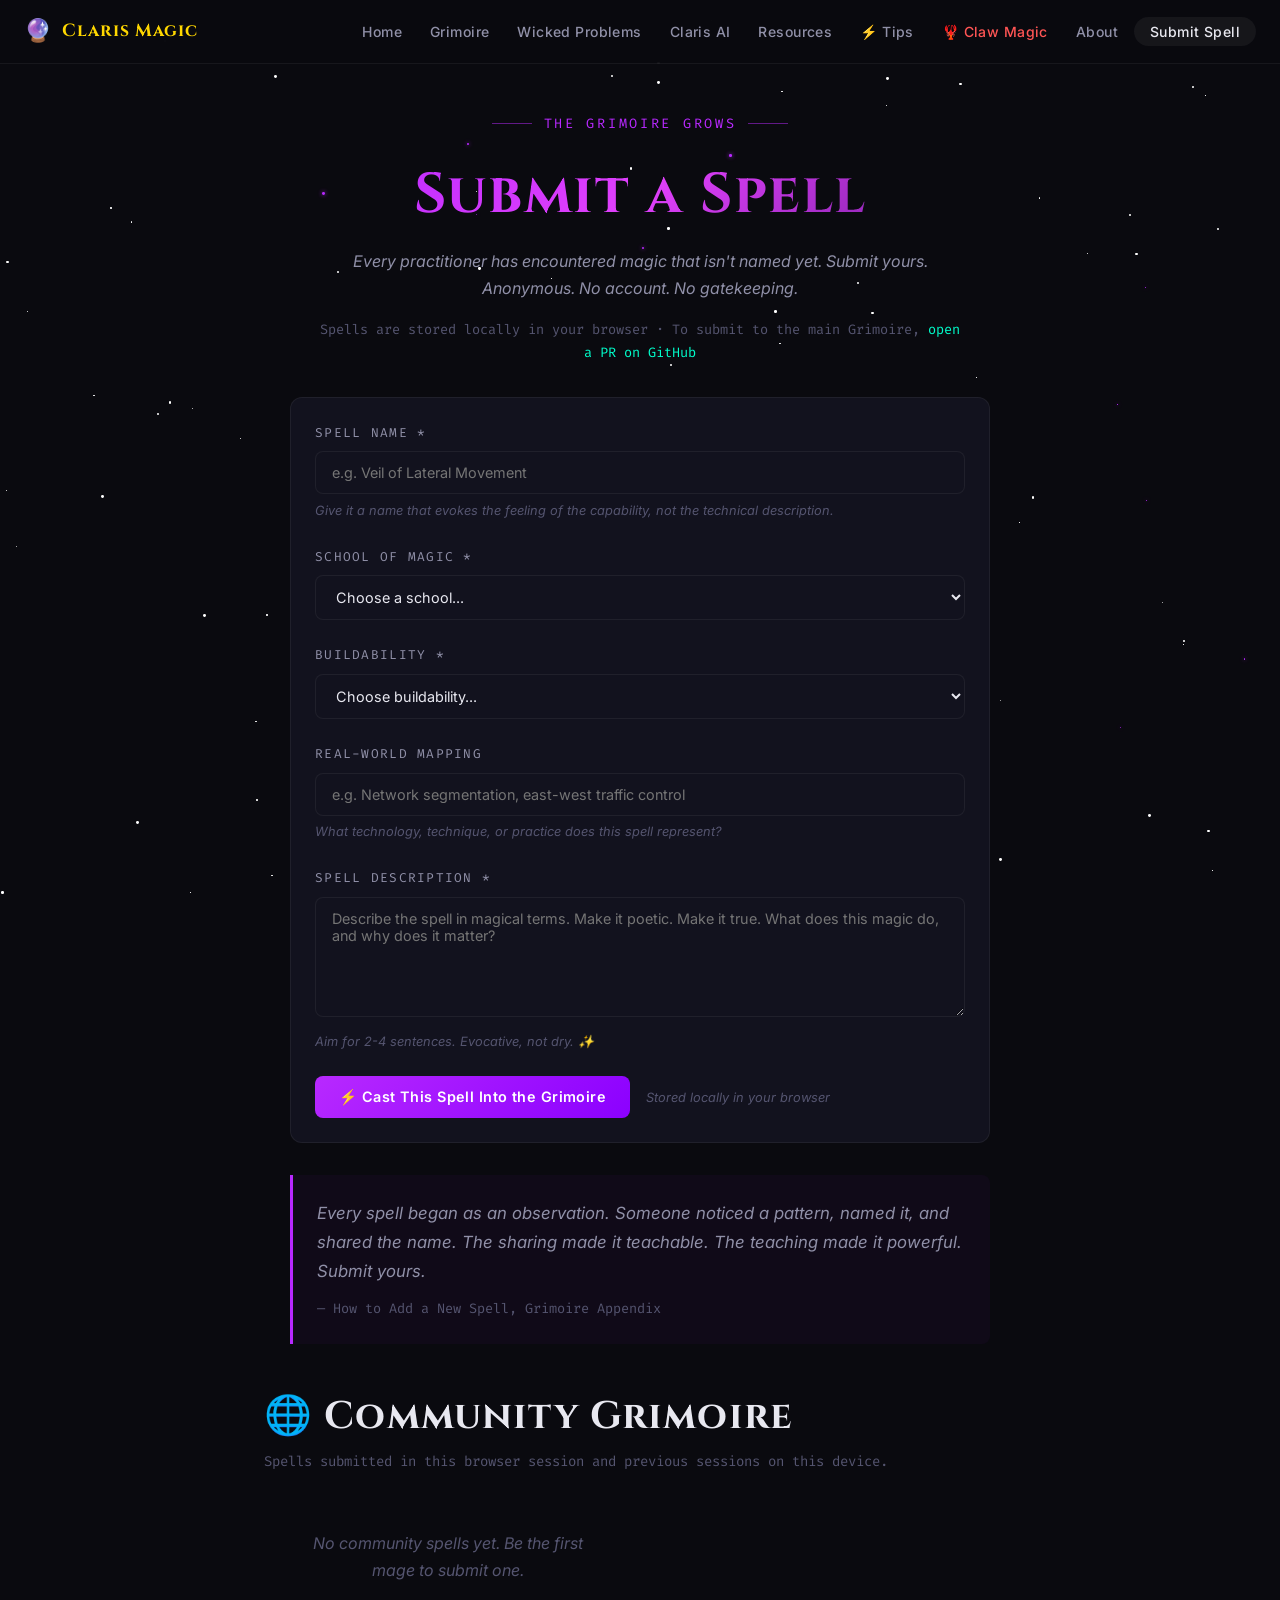
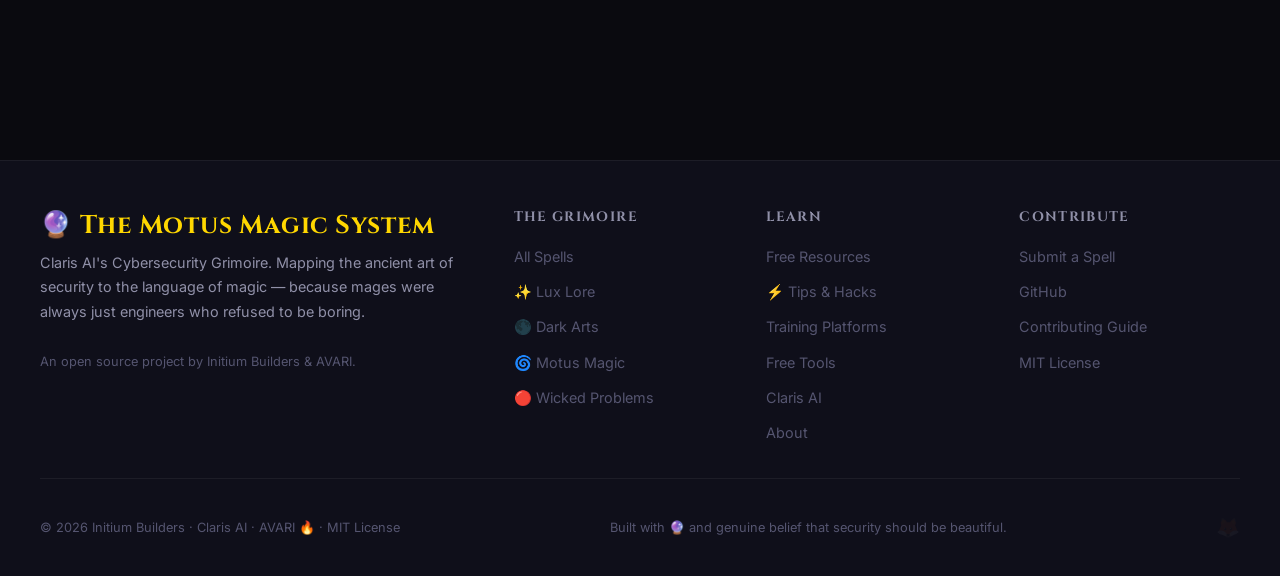
==== submit.html @ 9c6c24ad "🔮 Claris Magic V2 — The Motus Magic System 4 schools of magic, 78+ spells, community submissions, fr" ====
<!DOCTYPE html>
<html lang="en">
<head>
  <meta charset="UTF-8">
  <meta name="viewport" content="width=device-width, initial-scale=1.0">
  <title>Submit a Spell — Claris Magic</title>
  <meta name="description" content="Submit a new spell to the Community Grimoire. Anonymous. No account needed. The Grimoire grows through community knowledge.">
  <link rel="stylesheet" href="css/base.css">
  <link rel="stylesheet" href="css/components.css">
  <link rel="stylesheet" href="css/animations.css">
  <link rel="stylesheet" href="css/pages.css">
</head>
<body>

<div id="nav-placeholder"></div>

<main class="page-content">

  <section style="text-align:center; padding:3rem 1.5rem 2rem; max-width:700px; margin:0 auto;">
    <div class="hero-eyebrow" style="color:var(--shadow-purple);">The Grimoire Grows</div>
    <h1 class="gradient-text-shadow">Submit a Spell</h1>
    <p style="color:var(--text-secondary); font-style:italic; margin-top:1rem;">Every practitioner has encountered magic that isn't named yet. Submit yours. Anonymous. No account. No gatekeeping.</p>
    <div style="margin-top:1rem; font-size:0.85rem; color:var(--text-muted); font-family:var(--font-code);">Spells are stored locally in your browser · To submit to the main Grimoire, <a href="https://github.com/initium-builders/claris-magic" target="_blank" rel="noopener">open a PR on GitHub</a></div>
  </section>

  <div class="container" style="max-width:800px; padding-bottom:4rem;">

    <div class="submit-form-container">

      <!-- Form -->
      <div class="card" style="margin-bottom:2rem;">
        <form id="spell-submit-form">
          <div class="form-group">
            <label class="form-label" for="spell-name">Spell Name *</label>
            <input type="text" id="spell-name" class="form-input" placeholder="e.g. Veil of Lateral Movement" required maxlength="80">
            <div class="form-hint">Give it a name that evokes the feeling of the capability, not the technical description.</div>
          </div>

          <div class="form-group">
            <label class="form-label" for="spell-school">School of Magic *</label>
            <select id="spell-school" class="form-select" required>
              <option value="">Choose a school...</option>
              <option value="lux">✨ Lux Lore — Protective, defensive, preservative</option>
              <option value="shadow">🌑 Dark Arts — Hunting, detecting, testing</option>
              <option value="motus">🌀 Motus Magic — Adaptive, learning, evolving</option>
              <option value="wicked">🔴 Wicked Problem — An unsolved challenge</option>
              <option value="claw">🦅 Claw Magic — AI agent / OpenClaw specific</option>
            </select>
          </div>

          <div class="form-group">
            <label class="form-label" for="spell-rating">Buildability *</label>
            <select id="spell-rating" class="form-select" required>
              <option value="">Choose buildability...</option>
              <option value="built">🟢 BUILT — Already exists and is deployed</option>
              <option value="buildable">🔵 BUILDABLE — Could build with current tech in 6-12 months</option>
              <option value="emerging">🟡 EMERGING — Technology developing, 1-3 years out</option>
              <option value="arcane">🔴 ARCANE — True magic. Not yet possible.</option>
            </select>
          </div>

          <div class="form-group">
            <label class="form-label" for="spell-mapping">Real-World Mapping</label>
            <input type="text" id="spell-mapping" class="form-input" placeholder="e.g. Network segmentation, east-west traffic control" maxlength="200">
            <div class="form-hint">What technology, technique, or practice does this spell represent?</div>
          </div>

          <div class="form-group">
            <label class="form-label" for="spell-desc">Spell Description *</label>
            <textarea id="spell-desc" class="form-textarea" placeholder="Describe the spell in magical terms. Make it poetic. Make it true. What does this magic do, and why does it matter?" required maxlength="500"></textarea>
            <div class="form-hint">Aim for 2-4 sentences. Evocative, not dry. ✨</div>
          </div>

          <div style="display:flex; gap:1rem; align-items:center; flex-wrap:wrap;">
            <button type="submit" class="btn btn-primary">⚡ Cast This Spell Into the Grimoire</button>
            <span style="font-size:0.8rem; color:var(--text-muted); font-style:italic;">Stored locally in your browser</span>
          </div>
        </form>
      </div>

      <!-- Success message -->
      <div class="submit-success" id="submit-success" style="display:none;">
        <div style="font-size:3rem; margin-bottom:1rem;">🔮</div>
        <h3 class="gradient-text-magic" style="margin-bottom:0.5rem;">Spell Added to Your Grimoire</h3>
        <p style="color:var(--text-secondary); margin-bottom:1.5rem;">Your spell has been added to the Community Grimoire below. To share it with the world, open a pull request on GitHub.</p>
        <div style="display:flex; gap:1rem; justify-content:center; flex-wrap:wrap;">
          <button id="submit-another" class="btn btn-secondary">Add Another Spell</button>
          <a href="https://github.com/initium-builders/claris-magic" target="_blank" rel="noopener" class="btn btn-primary">Open PR on GitHub →</a>
        </div>
      </div>

      <!-- The Rite -->
      <div class="grimoire-quote" style="margin:2rem 0;">
        Every spell began as an observation. Someone noticed a pattern, named it, and shared the name. The sharing made it teachable. The teaching made it powerful. Submit yours.
        <cite>— How to Add a New Spell, Grimoire Appendix</cite>
      </div>
    </div>

    <!-- Community Grimoire -->
    <section style="margin-top:3rem;">
      <h2 style="font-family:var(--font-heading); margin-bottom:0.5rem;">🌐 Community Grimoire</h2>
      <p style="color:var(--text-muted); font-size:0.875rem; margin-bottom:1.5rem; font-family:var(--font-code);">Spells submitted in this browser session and previous sessions on this device.</p>
      <div class="community-grid" id="community-spells">
        <!-- Rendered by JS -->
      </div>
    </section>

  </div>

</main>

<div id="footer-placeholder"></div>

<script src="js/spells-data.js"></script>
<script src="js/navigation.js"></script>
<script src="js/particles.js"></script>
<script src="js/submit.js"></script>
<script src="js/easter-eggs.js"></script>
</body>
</html>
---- css/base.css ----
/* ============================================
   BASE.CSS — Claris Magic Grimoire
   Core reset, variables, typography
   ============================================ */

@import url('https://fonts.googleapis.com/css2?family=Cinzel:wght@400;600;700;900&family=Fira+Code:wght@300;400;500&family=Inter:wght@300;400;500;600&display=swap');

:root {
  /* Colors */
  --bg-deep: #0a0a0f;
  --bg-mid: #0f0f1a;
  --bg-card: #12121e;
  --bg-card-hover: #1a1a2e;

  --lux-gold: #ffd700;
  --lux-amber: #ffaa00;
  --shadow-purple: #b829ff;
  --shadow-violet: #8b00ff;
  --motus-teal: #00ffcc;
  --motus-cyan: #00d4aa;
  --ember-red: #ff4444;
  --ember-orange: #ff6600;

  --text-primary: #e8e8f0;
  --text-secondary: #9090a8;
  --text-muted: #555570;

  --border-dim: rgba(255,255,255,0.06);
  --border-glow: rgba(184,41,255,0.3);

  /* Fonts */
  --font-heading: 'Cinzel', serif;
  --font-code: 'Fira Code', monospace;
  --font-body: 'Inter', sans-serif;

  /* Spacing */
  --nav-height: 64px;
  --section-pad: 5rem 1.5rem;
  --card-radius: 12px;
  --border-radius: 8px;

  /* Transitions */
  --transition-fast: 0.15s ease;
  --transition-med: 0.3s ease;
  --transition-slow: 0.6s ease;
}

*, *::before, *::after {
  box-sizing: border-box;
  margin: 0;
  padding: 0;
}

html {
  scroll-behavior: smooth;
  overflow-x: hidden;
  max-width: 100vw;
}

body {
  background-color: var(--bg-deep);
  color: var(--text-primary);
  font-family: var(--font-body);
  font-size: 16px;
  line-height: 1.7;
  overflow-x: hidden;
  max-width: 100vw;
  min-height: 100vh;
}

/* Typography */
h1, h2, h3, h4, h5, h6 {
  font-family: var(--font-heading);
  font-weight: 700;
  line-height: 1.3;
  letter-spacing: 0.03em;
}

h1 { font-size: clamp(2rem, 5vw, 3.5rem); }
h2 { font-size: clamp(1.5rem, 3vw, 2.5rem); }
h3 { font-size: clamp(1.2rem, 2vw, 1.8rem); }
h4 { font-size: 1.2rem; }

p { margin-bottom: 1rem; }

a {
  color: var(--motus-teal);
  text-decoration: none;
  transition: color var(--transition-fast);
}

a:hover { color: var(--lux-gold); }

code, .code {
  font-family: var(--font-code);
  font-size: 0.9em;
  background: rgba(0, 255, 204, 0.05);
  padding: 0.1em 0.4em;
  border-radius: 4px;
  color: var(--motus-teal);
}

/* Utility classes */
.text-gold { color: var(--lux-gold); }
.text-purple { color: var(--shadow-purple); }
.text-teal { color: var(--motus-teal); }
.text-ember { color: var(--ember-red); }
.text-muted { color: var(--text-secondary); }
.text-center { text-align: center; }

.italic { font-style: italic; }
.bold { font-weight: 700; }

/* Layout containers */
.container {
  max-width: 1200px;
  width: 100%;
  margin: 0 auto;
  padding: 0 1.5rem;
  box-sizing: border-box;
}

.section {
  padding: var(--section-pad);
}

.section-title {
  font-family: var(--font-heading);
  text-align: center;
  margin-bottom: 0.5rem;
}

.section-subtitle {
  text-align: center;
  color: var(--text-secondary);
  font-style: italic;
  margin-bottom: 3rem;
  font-size: 1.05rem;
}

.section-divider {
  display: flex;
  align-items: center;
  gap: 1rem;
  margin: 3rem 0;
}

.section-divider::before,
.section-divider::after {
  content: '';
  flex: 1;
  height: 1px;
  background: var(--border-dim);
}

/* Grid layouts */
.grid-2 { display: grid; grid-template-columns: repeat(2, 1fr); gap: 1.5rem; }
.grid-3 { display: grid; grid-template-columns: repeat(3, 1fr); gap: 1.5rem; }
.grid-4 { display: grid; grid-template-columns: repeat(4, 1fr); gap: 1.5rem; }

@media (max-width: 900px) {
  .grid-3, .grid-4 { grid-template-columns: repeat(2, 1fr); }
}

@media (max-width: 600px) {
  .grid-2, .grid-3, .grid-4 { grid-template-columns: 1fr; }
}

/* Stars background */
.stars-bg {
  position: fixed;
  top: 0; left: 0;
  width: 100%; height: 100%;
  pointer-events: none;
  z-index: 0;
  overflow: hidden;
}

.stars-layer {
  position: absolute;
  top: 0; left: 0;
  width: 200%;
  height: 200%;
}

main {
  position: relative;
  z-index: 1;
}

/* Scrollbar */
::-webkit-scrollbar { width: 6px; }
::-webkit-scrollbar-track { background: var(--bg-deep); }
::-webkit-scrollbar-thumb { background: var(--shadow-purple); border-radius: 3px; }
::-webkit-scrollbar-thumb:hover { background: var(--motus-teal); }

/* Page fade-in */
.page-content {
  animation: pageIn 0.5s ease forwards;
}

@keyframes pageIn {
  from { opacity: 0; transform: translateY(8px); }
  to   { opacity: 1; transform: translateY(0); }
}
---- css/components.css ----
/* ============================================
   COMPONENTS.CSS — Navigation, Cards, Badges
   ============================================ */

/* ---- NAVIGATION ---- */
.nav {
  position: fixed;
  top: 0; left: 0; right: 0;
  height: var(--nav-height);
  background: rgba(10,10,15,0.92);
  backdrop-filter: blur(20px);
  border-bottom: 1px solid var(--border-dim);
  z-index: 100;
  transition: border-color var(--transition-med);
}

.nav.scrolled {
  border-bottom-color: rgba(184,41,255,0.2);
}

.nav-inner {
  max-width: 1300px;
  margin: 0 auto;
  padding: 0 1.5rem;
  height: 100%;
  display: flex;
  align-items: center;
  justify-content: space-between;
  gap: 2rem;
}

.nav-logo {
  display: flex;
  align-items: center;
  gap: 0.6rem;
  font-family: var(--font-heading);
  font-size: 1.1rem;
  color: var(--lux-gold);
  text-decoration: none;
  font-weight: 700;
  letter-spacing: 0.05em;
  flex-shrink: 0;
}

.nav-logo .sigil {
  font-size: 1.4rem;
  cursor: pointer;
  transition: transform var(--transition-med);
  user-select: none;
}

.nav-logo .sigil:hover { transform: rotate(20deg) scale(1.2); }

.nav-links {
  display: flex;
  align-items: center;
  gap: 0.25rem;
  list-style: none;
}

.nav-links a {
  color: var(--text-secondary);
  font-size: 0.875rem;
  padding: 0.4rem 0.75rem;
  border-radius: var(--border-radius);
  transition: color var(--transition-fast), background var(--transition-fast);
  font-weight: 500;
  letter-spacing: 0.03em;
}

.nav-links a:hover,
.nav-links a.active {
  color: var(--text-primary);
  background: rgba(255,255,255,0.05);
}

.nav-links a.active { color: var(--lux-gold); }

.nav-cta {
  background: linear-gradient(135deg, var(--shadow-purple), var(--shadow-violet));
  color: var(--text-primary) !important;
  padding: 0.4rem 1rem !important;
  border-radius: 20px !important;
}

.nav-cta:hover {
  background: linear-gradient(135deg, var(--motus-teal), var(--motus-cyan)) !important;
  color: var(--bg-deep) !important;
}

/* Hamburger */
.nav-hamburger {
  display: none;
  flex-direction: column;
  gap: 5px;
  cursor: pointer;
  padding: 0.5rem;
  background: none;
  border: none;
}

.nav-hamburger span {
  display: block;
  width: 24px;
  height: 2px;
  background: var(--text-primary);
  border-radius: 2px;
  transition: transform var(--transition-med), opacity var(--transition-med);
}

.nav-hamburger.open span:nth-child(1) { transform: rotate(45deg) translate(5px, 5px); }
.nav-hamburger.open span:nth-child(2) { opacity: 0; }
.nav-hamburger.open span:nth-child(3) { transform: rotate(-45deg) translate(5px, -5px); }

/* Mobile nav */
.nav-mobile {
  display: none;
  position: fixed;
  top: var(--nav-height);
  left: 0; right: 0;
  background: rgba(10,10,15,0.98);
  backdrop-filter: blur(20px);
  border-bottom: 1px solid var(--border-dim);
  z-index: 99;
  padding: 1rem;
  transform: translateY(-100%);
  transition: transform var(--transition-med);
}

.nav-mobile.open {
  transform: translateY(0);
}

.nav-mobile-links {
  list-style: none;
  display: flex;
  flex-direction: column;
  gap: 0.5rem;
}

.nav-mobile-links a {
  display: block;
  padding: 0.75rem 1rem;
  color: var(--text-secondary);
  border-radius: var(--border-radius);
  transition: all var(--transition-fast);
}

.nav-mobile-links a:hover,
.nav-mobile-links a.active {
  color: var(--lux-gold);
  background: rgba(255,215,0,0.05);
}

@media (max-width: 768px) {
  .nav-links { display: none; }
  .nav-hamburger { display: flex; }
  .nav-mobile { display: block; }
  .nav-inner { gap: 0.5rem; }
}

/* Body offset for nav */
body { padding-top: var(--nav-height); }

/* ---- FOOTER ---- */
.footer {
  background: var(--bg-mid);
  border-top: 1px solid var(--border-dim);
  padding: 3rem 1.5rem 2rem;
  margin-top: 5rem;
  position: relative;
}

.footer-grid {
  max-width: 1200px;
  margin: 0 auto;
  display: grid;
  grid-template-columns: 2fr 1fr 1fr 1fr;
  gap: 2rem;
  margin-bottom: 2rem;
}

.footer-brand h3 {
  font-family: var(--font-heading);
  color: var(--lux-gold);
  margin-bottom: 0.5rem;
}

.footer-brand p {
  color: var(--text-secondary);
  font-size: 0.9rem;
  margin-bottom: 0;
}

.footer-col h4 {
  font-family: var(--font-heading);
  font-size: 0.85rem;
  color: var(--text-secondary);
  text-transform: uppercase;
  letter-spacing: 0.1em;
  margin-bottom: 1rem;
}

.footer-col ul {
  list-style: none;
  display: flex;
  flex-direction: column;
  gap: 0.5rem;
}

.footer-col a {
  color: var(--text-muted);
  font-size: 0.9rem;
  transition: color var(--transition-fast);
}

.footer-col a:hover { color: var(--text-primary); }

.footer-bottom {
  max-width: 1200px;
  margin: 0 auto;
  padding-top: 2rem;
  border-top: 1px solid var(--border-dim);
  display: flex;
  justify-content: space-between;
  align-items: center;
  gap: 1rem;
  flex-wrap: wrap;
}

.footer-bottom p {
  color: var(--text-muted);
  font-size: 0.8rem;
  margin: 0;
}

.footer-fox {
  opacity: 0.04;
  font-size: 1.2rem;
  cursor: pointer;
  transition: opacity var(--transition-med);
  user-select: none;
}

.footer-fox:hover { opacity: 0.15; }

@media (max-width: 768px) {
  .footer-grid { grid-template-columns: 1fr 1fr; }
}

@media (max-width: 480px) {
  .footer-grid { grid-template-columns: 1fr; }
}

/* ---- CARDS ---- */
.card {
  background: var(--bg-card);
  border: 1px solid var(--border-dim);
  border-radius: var(--card-radius);
  padding: 1.5rem;
  transition: all var(--transition-med);
  position: relative;
  overflow: hidden;
}

.card::before {
  content: '';
  position: absolute;
  inset: 0;
  border-radius: var(--card-radius);
  padding: 1px;
  background: linear-gradient(
    135deg,
    transparent 0%,
    rgba(184,41,255,0.2) 50%,
    transparent 100%
  );
  -webkit-mask: linear-gradient(#fff 0 0) content-box, linear-gradient(#fff 0 0);
  mask: linear-gradient(#fff 0 0) content-box, linear-gradient(#fff 0 0);
  -webkit-mask-composite: xor;
  mask-composite: exclude;
  opacity: 0;
  transition: opacity var(--transition-med);
}

.card:hover::before { opacity: 1; }
.card:hover {
  background: var(--bg-card-hover);
  transform: translateY(-2px);
  box-shadow: 0 8px 32px rgba(0,0,0,0.4);
}

/* Animated gradient border card */
.card-magic {
  position: relative;
  background: var(--bg-card);
  border-radius: var(--card-radius);
  padding: 1.5rem;
}

.card-magic::before {
  content: '';
  position: absolute;
  inset: -1px;
  border-radius: calc(var(--card-radius) + 1px);
  background: conic-gradient(
    from var(--angle, 0deg),
    var(--shadow-purple),
    var(--motus-teal),
    var(--lux-gold),
    var(--shadow-purple)
  );
  animation: spin-border 4s linear infinite;
  z-index: -1;
  opacity: 0;
  transition: opacity var(--transition-med);
}

.card-magic:hover::before { opacity: 1; }

@property --angle {
  syntax: '<angle>';
  initial-value: 0deg;
  inherits: false;
}

@keyframes spin-border {
  to { --angle: 360deg; }
}

/* ---- BADGES ---- */
.badge {
  display: inline-flex;
  align-items: center;
  gap: 0.3rem;
  padding: 0.2rem 0.6rem;
  border-radius: 20px;
  font-size: 0.75rem;
  font-weight: 600;
  font-family: var(--font-code);
  letter-spacing: 0.05em;
}

.badge-built { background: rgba(0,255,0,0.1); color: #00ff88; border: 1px solid rgba(0,255,0,0.2); }
.badge-buildable { background: rgba(0,120,255,0.1); color: #4499ff; border: 1px solid rgba(0,120,255,0.2); }
.badge-emerging { background: rgba(255,215,0,0.1); color: var(--lux-gold); border: 1px solid rgba(255,215,0,0.2); }
.badge-arcane { background: rgba(255,50,50,0.1); color: #ff6666; border: 1px solid rgba(255,50,50,0.2); }

.badge-lux { background: rgba(255,215,0,0.1); color: var(--lux-gold); border: 1px solid rgba(255,215,0,0.2); }
.badge-shadow { background: rgba(184,41,255,0.1); color: var(--shadow-purple); border: 1px solid rgba(184,41,255,0.2); }
.badge-motus { background: rgba(0,255,204,0.1); color: var(--motus-teal); border: 1px solid rgba(0,255,204,0.2); }
.badge-wicked { background: rgba(255,68,68,0.1); color: var(--ember-red); border: 1px solid rgba(255,68,68,0.2); }
.badge-claw { background: rgba(255,140,0,0.1); color: #ff8c00; border: 1px solid rgba(255,140,0,0.2); }

/* ---- BUTTONS ---- */
.btn {
  display: inline-flex;
  align-items: center;
  gap: 0.5rem;
  padding: 0.75rem 1.5rem;
  border-radius: 8px;
  font-size: 0.9rem;
  font-weight: 600;
  cursor: pointer;
  transition: all var(--transition-med);
  border: none;
  letter-spacing: 0.03em;
  font-family: var(--font-body);
  text-decoration: none;
}

.btn-primary {
  background: linear-gradient(135deg, var(--shadow-purple), var(--shadow-violet));
  color: white;
}

.btn-primary:hover {
  background: linear-gradient(135deg, var(--motus-teal), var(--motus-cyan));
  color: var(--bg-deep);
  transform: translateY(-2px);
  box-shadow: 0 8px 24px rgba(0,255,204,0.3);
}

.btn-secondary {
  background: transparent;
  color: var(--text-secondary);
  border: 1px solid var(--border-dim);
}

.btn-secondary:hover {
  color: var(--text-primary);
  border-color: var(--motus-teal);
  background: rgba(0,255,204,0.05);
}

.btn-gold {
  background: linear-gradient(135deg, var(--lux-gold), var(--lux-amber));
  color: var(--bg-deep);
  font-weight: 700;
}

.btn-gold:hover {
  transform: translateY(-2px);
  box-shadow: 0 8px 24px rgba(255,215,0,0.3);
}

.btn-sm { padding: 0.4rem 0.9rem; font-size: 0.8rem; }
.btn-lg { padding: 1rem 2rem; font-size: 1rem; }

/* ---- QUOTE BLOCK ---- */
.grimoire-quote {
  border-left: 3px solid var(--shadow-purple);
  padding: 1.5rem;
  margin: 2rem 0;
  background: rgba(184,41,255,0.04);
  border-radius: 0 var(--border-radius) var(--border-radius) 0;
  font-style: italic;
  color: var(--text-secondary);
  font-size: 1.05rem;
}

.grimoire-quote cite {
  display: block;
  margin-top: 0.75rem;
  font-size: 0.85rem;
  color: var(--text-muted);
  font-style: normal;
  font-family: var(--font-code);
}

/* ---- ALERT / FLASH ---- */
.flash-overlay {
  position: fixed;
  inset: 0;
  background: rgba(184,41,255,0.15);
  z-index: 9999;
  display: flex;
  align-items: center;
  justify-content: center;
  pointer-events: none;
  opacity: 0;
  transition: opacity 0.2s;
}

.flash-overlay.show { opacity: 1; pointer-events: all; }

.flash-message {
  font-family: var(--font-heading);
  font-size: clamp(1.5rem, 4vw, 3rem);
  color: var(--shadow-purple);
  text-shadow: 0 0 40px var(--shadow-purple), 0 0 80px rgba(184,41,255,0.5);
  text-align: center;
  letter-spacing: 0.1em;
  animation: pulseGlow 0.5s ease-in-out infinite alternate;
}

@keyframes pulseGlow {
  from { text-shadow: 0 0 20px var(--shadow-purple); }
  to   { text-shadow: 0 0 60px var(--shadow-purple), 0 0 100px rgba(184,41,255,0.7); }
}

/* ---- CUSTOM CONTEXT MENU ---- */
.custom-context-menu {
  position: fixed;
  background: var(--bg-card);
  border: 1px solid var(--border-glow);
  border-radius: var(--border-radius);
  padding: 0.75rem 1.25rem;
  font-family: var(--font-code);
  font-size: 0.85rem;
  color: var(--shadow-purple);
  pointer-events: none;
  opacity: 0;
  z-index: 9998;
  transition: opacity 0.2s;
  white-space: nowrap;
  box-shadow: 0 4px 24px rgba(184,41,255,0.2);
}

.custom-context-menu.show { opacity: 1; }

/* ---- RUNE ANIMATION ---- */
.rune-overlay {
  position: fixed;
  inset: 0;
  display: flex;
  align-items: center;
  justify-content: center;
  pointer-events: none;
  z-index: 9998;
  opacity: 0;
  transition: opacity 0.3s;
}

.rune-overlay.show { opacity: 1; }

.rune-circle {
  width: 300px;
  height: 300px;
  border: 2px solid var(--motus-teal);
  border-radius: 50%;
  position: relative;
  animation: runeRotate 2s linear infinite;
  box-shadow: 0 0 40px rgba(0,255,204,0.2), inset 0 0 40px rgba(0,255,204,0.05);
}

.rune-circle::before {
  content: 'ᚠ ᚢ ᚦ ᚨ ᚱ ᚲ ᚷ ᚹ ᚺ ᚾ ᛁ ᛃ';
  position: absolute;
  inset: -20px;
  display: flex;
  align-items: center;
  justify-content: center;
  color: var(--motus-teal);
  font-size: 0.7rem;
  letter-spacing: 0.3em;
  text-shadow: 0 0 10px var(--motus-teal);
}

@keyframes runeRotate {
  from { transform: rotate(0deg); }
  to   { transform: rotate(360deg); }
}

/* ---- ARCANE TOOLTIP ---- */
.arcane-tooltip {
  position: absolute;
  bottom: calc(100% + 8px);
  left: 50%;
  transform: translateX(-50%);
  background: var(--bg-card);
  border: 1px solid rgba(255,50,50,0.3);
  border-radius: var(--border-radius);
  padding: 0.5rem 0.75rem;
  font-size: 0.8rem;
  font-style: italic;
  color: #ff9999;
  white-space: nowrap;
  pointer-events: none;
  opacity: 0;
  transition: opacity var(--transition-med);
  z-index: 100;
  box-shadow: 0 4px 16px rgba(255,50,50,0.15);
}

.arcane-tooltip::after {
  content: '';
  position: absolute;
  top: 100%;
  left: 50%;
  transform: translateX(-50%);
  border: 5px solid transparent;
  border-top-color: rgba(255,50,50,0.3);
}

/* ---- SEARCH / FILTER ---- */
.filter-bar {
  display: flex;
  flex-wrap: wrap;
  gap: 0.75rem;
  align-items: center;
  margin-bottom: 2rem;
  overflow-x: auto;
  max-width: 100%;
}

.filter-input {
  flex: 1;
  min-width: 200px;
  background: var(--bg-card);
  border: 1px solid var(--border-dim);
  border-radius: var(--border-radius);
  padding: 0.6rem 1rem;
  color: var(--text-primary);
  font-family: var(--font-body);
  font-size: 0.9rem;
  transition: border-color var(--transition-fast);
}

.filter-input:focus {
  outline: none;
  border-color: var(--motus-teal);
}

.filter-input::placeholder { color: var(--text-muted); }

.filter-btn {
  padding: 0.5rem 1rem;
  background: var(--bg-card);
  border: 1px solid var(--border-dim);
  border-radius: 20px;
  color: var(--text-secondary);
  font-size: 0.8rem;
  cursor: pointer;
  transition: all var(--transition-fast);
  font-family: var(--font-body);
  white-space: nowrap;
}

.filter-btn:hover { border-color: var(--text-secondary); color: var(--text-primary); }
.filter-btn.active { border-color: var(--motus-teal); color: var(--motus-teal); background: rgba(0,255,204,0.05); }
.filter-btn.lux-active { border-color: var(--lux-gold); color: var(--lux-gold); background: rgba(255,215,0,0.05); }
.filter-btn.shadow-active { border-color: var(--shadow-purple); color: var(--shadow-purple); background: rgba(184,41,255,0.05); }
.filter-btn.motus-active { border-color: var(--motus-teal); color: var(--motus-teal); background: rgba(0,255,204,0.05); }
.filter-btn.wicked-active { border-color: var(--ember-red); color: var(--ember-red); background: rgba(255,68,68,0.05); }
---- css/animations.css ----
/* ============================================
   ANIMATIONS.CSS — Particles, Glows, Effects
   ============================================ */

/* ---- STAR FIELD ---- */
.stars {
  position: fixed;
  top: 0; left: 0;
  width: 100%; height: 100%;
  pointer-events: none;
  z-index: 0;
  overflow: hidden;
}

.star {
  position: absolute;
  border-radius: 50%;
  background: white;
  animation: twinkle var(--dur, 3s) ease-in-out infinite;
  animation-delay: var(--delay, 0s);
}

@keyframes twinkle {
  0%, 100% { opacity: var(--min-op, 0.1); transform: scale(1); }
  50%       { opacity: var(--max-op, 0.6); transform: scale(1.3); }
}

/* Colored ambient stars */
.star-purple { background: var(--shadow-purple); box-shadow: 0 0 4px var(--shadow-purple); }
.star-teal   { background: var(--motus-teal);   box-shadow: 0 0 4px var(--motus-teal); }
.star-gold   { background: var(--lux-gold);     box-shadow: 0 0 4px var(--lux-gold); }
.star-ember  { background: var(--ember-red);    box-shadow: 0 0 4px var(--ember-red); }

/* ---- SCHOOL GLOWS ---- */
.glow-lux    { box-shadow: 0 0 40px rgba(255,215,0,0.08); }
.glow-shadow { box-shadow: 0 0 40px rgba(184,41,255,0.08); }
.glow-motus  { box-shadow: 0 0 40px rgba(0,255,204,0.08); }

/* ---- HERO GRADIENT ORB ---- */
.hero-orb {
  position: absolute;
  border-radius: 50%;
  filter: blur(80px);
  pointer-events: none;
  animation: orbPulse 6s ease-in-out infinite alternate;
}

.hero-orb-1 {
  width: 600px; height: 600px;
  background: radial-gradient(circle, rgba(184,41,255,0.15) 0%, transparent 70%);
  top: -200px; left: -100px;
}

.hero-orb-2 {
  width: 500px; height: 500px;
  background: radial-gradient(circle, rgba(0,255,204,0.1) 0%, transparent 70%);
  top: 100px; right: -150px;
}

.hero-orb-3 {
  width: 400px; height: 400px;
  background: radial-gradient(circle, rgba(255,215,0,0.08) 0%, transparent 70%);
  bottom: -100px; left: 30%;
}

@keyframes orbPulse {
  from { opacity: 0.6; transform: scale(1); }
  to   { opacity: 1;   transform: scale(1.1); }
}

/* ---- FLOATING RUNE PARTICLES ---- */
.rune-particle {
  position: fixed;
  font-size: 1rem;
  pointer-events: none;
  z-index: 0;
  animation: floatRune var(--dur, 20s) linear infinite;
  animation-delay: var(--delay, 0s);
  opacity: 0;
  color: var(--rune-color, rgba(184,41,255,0.15));
  font-family: var(--font-code);
}

@keyframes floatRune {
  0%   { transform: translateY(100vh) rotate(0deg); opacity: 0; }
  5%   { opacity: 0.15; }
  95%  { opacity: 0.15; }
  100% { transform: translateY(-100px) rotate(360deg); opacity: 0; }
}

/* ---- NEON TEXT ---- */
.neon-purple {
  color: var(--shadow-purple);
  text-shadow: 0 0 10px var(--shadow-purple), 0 0 30px rgba(184,41,255,0.4);
}

.neon-teal {
  color: var(--motus-teal);
  text-shadow: 0 0 10px var(--motus-teal), 0 0 30px rgba(0,255,204,0.4);
}

.neon-gold {
  color: var(--lux-gold);
  text-shadow: 0 0 10px var(--lux-gold), 0 0 30px rgba(255,215,0,0.4);
}

/* ---- GRADIENT TEXT ---- */
.gradient-text-magic {
  background: linear-gradient(135deg, var(--lux-gold), var(--shadow-purple), var(--motus-teal));
  -webkit-background-clip: text;
  background-clip: text;
  -webkit-text-fill-color: transparent;
  background-size: 200% auto;
  animation: gradientShift 5s ease infinite;
}

.gradient-text-lux {
  background: linear-gradient(135deg, var(--lux-gold), var(--lux-amber), #ffe066);
  -webkit-background-clip: text;
  background-clip: text;
  -webkit-text-fill-color: transparent;
}

.gradient-text-shadow {
  background: linear-gradient(135deg, var(--shadow-purple), #e040fb, #7b1fa2);
  -webkit-background-clip: text;
  background-clip: text;
  -webkit-text-fill-color: transparent;
}

.gradient-text-motus {
  background: linear-gradient(135deg, var(--motus-teal), #00bfa5, #69ffea);
  -webkit-background-clip: text;
  background-clip: text;
  -webkit-text-fill-color: transparent;
}

@keyframes gradientShift {
  0%   { background-position: 0% 50%; }
  50%  { background-position: 100% 50%; }
  100% { background-position: 0% 50%; }
}

/* ---- SPELL CARD GLOW BY SCHOOL ---- */
.spell-lux:hover {
  border-color: rgba(255,215,0,0.3) !important;
  box-shadow: 0 8px 40px rgba(255,215,0,0.1) !important;
}

.spell-shadow:hover {
  border-color: rgba(184,41,255,0.3) !important;
  box-shadow: 0 8px 40px rgba(184,41,255,0.1) !important;
}

.spell-motus:hover {
  border-color: rgba(0,255,204,0.3) !important;
  box-shadow: 0 8px 40px rgba(0,255,204,0.1) !important;
}

.spell-wicked:hover {
  border-color: rgba(255,68,68,0.3) !important;
  box-shadow: 0 8px 40px rgba(255,68,68,0.1) !important;
}

.spell-claw:hover {
  border-color: rgba(255,140,0,0.3) !important;
  box-shadow: 0 8px 40px rgba(255,140,0,0.1) !important;
}

/* ---- SCROLL REVEAL ---- */
.reveal {
  opacity: 0;
  transform: translateY(20px);
  transition: opacity 0.6s ease, transform 0.6s ease;
}

.reveal.visible {
  opacity: 1;
  transform: translateY(0);
}

.reveal-delay-1 { transition-delay: 0.1s; }
.reveal-delay-2 { transition-delay: 0.2s; }
.reveal-delay-3 { transition-delay: 0.3s; }
.reveal-delay-4 { transition-delay: 0.4s; }
.reveal-delay-5 { transition-delay: 0.5s; }

/* ---- CONFETTI ---- */
.confetti-particle {
  position: fixed;
  pointer-events: none;
  z-index: 9999;
  border-radius: 2px;
  animation: confettiFall var(--dur, 3s) ease-in forwards;
}

@keyframes confettiFall {
  0%   { transform: translateY(-20px) rotate(0deg); opacity: 1; }
  100% { transform: translateY(100vh) rotate(var(--rot, 720deg)); opacity: 0; }
}

/* ---- SHIMMER EFFECT ---- */
.shimmer {
  position: relative;
  overflow: hidden;
}

.shimmer::after {
  content: '';
  position: absolute;
  top: 0; left: -100%;
  width: 60%;
  height: 100%;
  background: linear-gradient(
    90deg,
    transparent,
    rgba(255,255,255,0.05),
    transparent
  );
  animation: shimmerMove 3s ease infinite;
}

@keyframes shimmerMove {
  0%   { left: -100%; }
  100% { left: 200%; }
}

/* ---- LOADING PULSE ---- */
.pulse-ring {
  width: 60px;
  height: 60px;
  border: 2px solid var(--shadow-purple);
  border-radius: 50%;
  animation: pulseRing 1.5s ease-in-out infinite;
}

@keyframes pulseRing {
  0%   { transform: scale(0.8); opacity: 1; }
  100% { transform: scale(2);   opacity: 0; }
}

/* ---- TITLE CYCLING ---- */
/* Handled by JS, no CSS needed */

/* ---- BOTTOM GRIMOIRE REVEAL ---- */
.grimoire-bottom-secret {
  text-align: center;
  padding: 2rem;
  font-family: var(--font-heading);
  font-style: italic;
  color: var(--shadow-purple);
  font-size: 0.9rem;
  opacity: 0;
  transition: opacity 2s ease;
  letter-spacing: 0.05em;
  text-shadow: 0 0 20px rgba(184,41,255,0.4);
}

.grimoire-bottom-secret.revealed { opacity: 1; }

/* ---- PARTICLE CANVAS ---- */
#particle-canvas {
  position: fixed;
  top: 0; left: 0;
  width: 100%; height: 100%;
  pointer-events: none;
  z-index: 0;
}

/* ---- HEX GRID BACKGROUND ---- */
.hex-bg {
  background-image: 
    repeating-linear-gradient(
      60deg,
      rgba(184,41,255,0.02) 0px,
      rgba(184,41,255,0.02) 1px,
      transparent 1px,
      transparent 30px
    ),
    repeating-linear-gradient(
      -60deg,
      rgba(0,255,204,0.02) 0px,
      rgba(0,255,204,0.02) 1px,
      transparent 1px,
      transparent 30px
    );
}
---- css/pages.css ----
/* ============================================
   PAGES.CSS — Page-specific styles
   ============================================ */

/* ============================================
   INDEX PAGE — Landing
   ============================================ */

.hero {
  min-height: 90vh;
  display: flex;
  align-items: center;
  justify-content: center;
  text-align: center;
  position: relative;
  overflow: hidden;
  padding: 4rem 1.5rem;
}

.hero-content {
  position: relative;
  z-index: 2;
  max-width: 800px;
}

.hero-eyebrow {
  font-family: var(--font-code);
  font-size: 0.85rem;
  color: var(--shadow-purple);
  letter-spacing: 0.2em;
  text-transform: uppercase;
  margin-bottom: 1.5rem;
  display: flex;
  align-items: center;
  justify-content: center;
  gap: 0.75rem;
}

.hero-eyebrow::before,
.hero-eyebrow::after {
  content: '';
  width: 40px;
  height: 1px;
  background: var(--shadow-purple);
  opacity: 0.5;
}

.hero-title {
  font-size: clamp(2.5rem, 8vw, 5rem);
  margin-bottom: 1rem;
  line-height: 1.1;
}

.hero-subtitle {
  font-size: clamp(1rem, 2.5vw, 1.4rem);
  color: var(--text-secondary);
  margin-bottom: 2.5rem;
  font-style: italic;
}

.hero-actions {
  display: flex;
  gap: 1rem;
  justify-content: center;
  flex-wrap: wrap;
}

/* School overview cards */
.schools-grid {
  display: grid;
  grid-template-columns: repeat(3, 1fr);
  gap: 1.5rem;
}

.school-card {
  background: var(--bg-card);
  border: 1px solid var(--border-dim);
  border-radius: var(--card-radius);
  padding: 2rem;
  text-align: center;
  transition: all var(--transition-med);
  cursor: default;
}

.school-card:hover { transform: translateY(-4px); }

.school-card-lux:hover { border-color: rgba(255,215,0,0.3); box-shadow: 0 16px 48px rgba(255,215,0,0.08); }
.school-card-shadow:hover { border-color: rgba(184,41,255,0.3); box-shadow: 0 16px 48px rgba(184,41,255,0.08); }
.school-card-motus:hover { border-color: rgba(0,255,204,0.3); box-shadow: 0 16px 48px rgba(0,255,204,0.08); }

.school-icon {
  font-size: 3rem;
  margin-bottom: 1rem;
}

.school-card h3 { margin-bottom: 0.5rem; font-size: 1.3rem; }
.school-card p { color: var(--text-secondary); font-size: 0.9rem; margin: 0; line-height: 1.6; }

@media (max-width: 768px) {
  .schools-grid { grid-template-columns: 1fr; }
}

/* Stats row */
.stats-row {
  display: grid;
  grid-template-columns: repeat(4, 1fr);
  gap: 1.5rem;
  text-align: center;
}

.stat-item h3 {
  font-size: 2.5rem;
  font-family: var(--font-heading);
  margin-bottom: 0.25rem;
}

.stat-item p { color: var(--text-secondary); font-size: 0.9rem; margin: 0; }

@media (max-width: 768px) {
  .stats-row { grid-template-columns: repeat(2, 1fr); }
}

/* Claris intro section */
.claris-intro {
  display: grid;
  grid-template-columns: 1fr 1fr;
  gap: 3rem;
  align-items: center;
}

.claris-sigil-large {
  width: 200px;
  height: 200px;
  border-radius: 50%;
  background: radial-gradient(circle at 40% 40%, rgba(184,41,255,0.3), rgba(0,255,204,0.1), transparent);
  border: 1px solid rgba(184,41,255,0.3);
  display: flex;
  align-items: center;
  justify-content: center;
  font-size: 5rem;
  margin: 0 auto;
  animation: sigilPulse 4s ease-in-out infinite;
  cursor: pointer;
  transition: transform var(--transition-med);
  position: relative;
}

.claris-sigil-large:hover { transform: scale(1.05); }

@keyframes sigilPulse {
  0%, 100% { box-shadow: 0 0 30px rgba(184,41,255,0.2); }
  50%       { box-shadow: 0 0 60px rgba(184,41,255,0.4), 0 0 100px rgba(0,255,204,0.1); }
}

@media (max-width: 768px) {
  .claris-intro { grid-template-columns: 1fr; }
}

/* ============================================
   GRIMOIRE PAGE
   ============================================ */

.grimoire-header {
  text-align: center;
  padding: 3rem 1.5rem 2rem;
  max-width: 800px;
  margin: 0 auto;
}

.spell-grid {
  display: grid;
  grid-template-columns: repeat(auto-fill, minmax(320px, 1fr));
  gap: 1.25rem;
}

.spell-card {
  background: var(--bg-card);
  border: 1px solid var(--border-dim);
  border-radius: var(--card-radius);
  padding: 1.25rem 1.5rem;
  transition: all var(--transition-med);
  position: relative;
  cursor: default;
}

.spell-card:hover { transform: translateY(-2px); }

.spell-card-header {
  display: flex;
  align-items: flex-start;
  justify-content: space-between;
  gap: 1rem;
  margin-bottom: 0.75rem;
}

.spell-name {
  font-family: var(--font-heading);
  font-size: 1rem;
  font-weight: 700;
  line-height: 1.3;
}

.spell-badges {
  display: flex;
  gap: 0.35rem;
  flex-wrap: wrap;
  flex-shrink: 0;
}

.spell-desc {
  font-size: 0.875rem;
  color: var(--text-secondary);
  line-height: 1.6;
  margin-bottom: 0.75rem;
}

.spell-mapping {
  font-family: var(--font-code);
  font-size: 0.75rem;
  color: var(--text-muted);
  line-height: 1.5;
}

.spell-mapping span {
  color: var(--motus-teal);
  opacity: 0.7;
}

/* Category group headers */
.spell-category-header {
  grid-column: 1 / -1;
  padding: 1rem 0 0.5rem;
  border-bottom: 1px solid var(--border-dim);
  margin-top: 1rem;
}

.spell-category-header h3 {
  font-size: 0.85rem;
  text-transform: uppercase;
  letter-spacing: 0.15em;
  color: var(--text-muted);
  font-family: var(--font-code);
}

/* No results */
.no-results {
  grid-column: 1 / -1;
  text-align: center;
  padding: 3rem;
  color: var(--text-muted);
  font-style: italic;
}

/* Spell count */
.spell-count {
  font-family: var(--font-code);
  font-size: 0.85rem;
  color: var(--text-muted);
  margin-bottom: 1.5rem;
}

/* ============================================
   WICKED PAGE
   ============================================ */

.wicked-hero {
  text-align: center;
  padding: 4rem 1.5rem 2rem;
  max-width: 900px;
  margin: 0 auto;
  position: relative;
}

.wicked-card {
  background: var(--bg-card);
  border: 1px solid rgba(255,68,68,0.15);
  border-radius: var(--card-radius);
  padding: 2rem;
  margin-bottom: 1.5rem;
  transition: all var(--transition-med);
  position: relative;
  overflow: hidden;
}

.wicked-card:hover {
  border-color: rgba(255,68,68,0.3);
  box-shadow: 0 8px 40px rgba(255,68,68,0.08);
  transform: translateY(-2px);
}

.wicked-card::before {
  content: '';
  position: absolute;
  left: 0; top: 0; bottom: 0;
  width: 3px;
  background: linear-gradient(to bottom, var(--ember-red), transparent);
}

.wicked-card-header {
  display: flex;
  align-items: flex-start;
  justify-content: space-between;
  gap: 1rem;
  margin-bottom: 1rem;
}

.wicked-spell-name {
  font-family: var(--font-heading);
  font-size: 1.3rem;
  color: var(--text-primary);
}

.wicked-rating {
  flex-shrink: 0;
  position: relative;
}

.wicked-desc {
  font-size: 0.95rem;
  color: var(--text-secondary);
  line-height: 1.7;
  margin-bottom: 1.25rem;
  font-style: italic;
}

.wicked-mapping {
  display: flex;
  flex-wrap: wrap;
  gap: 0.4rem;
  margin-bottom: 1.25rem;
}

.wicked-tech {
  font-family: var(--font-code);
  font-size: 0.75rem;
  padding: 0.2rem 0.5rem;
  background: rgba(255,68,68,0.07);
  border: 1px solid rgba(255,68,68,0.15);
  border-radius: 4px;
  color: #ff9999;
}

.wicked-analysis {
  border-top: 1px solid var(--border-dim);
  padding-top: 1rem;
  margin-top: 1rem;
}

.wicked-analysis h5 {
  font-family: var(--font-code);
  font-size: 0.75rem;
  text-transform: uppercase;
  letter-spacing: 0.1em;
  color: var(--lux-gold);
  margin-bottom: 0.5rem;
}

.wicked-analysis p {
  font-size: 0.85rem;
  color: var(--text-secondary);
  margin: 0;
  line-height: 1.6;
}

.wicked-question {
  background: rgba(255,215,0,0.04);
  border: 1px solid rgba(255,215,0,0.1);
  border-radius: var(--border-radius);
  padding: 0.75rem 1rem;
  margin-top: 1rem;
  font-size: 0.9rem;
  font-style: italic;
  color: var(--lux-amber);
}

.wicked-question::before {
  content: '🔮 ';
}

/* Category sections for wicked */
.wicked-category {
  margin-bottom: 3rem;
}

.wicked-category-title {
  font-family: var(--font-heading);
  font-size: 1.1rem;
  color: var(--ember-red);
  margin-bottom: 1.5rem;
  display: flex;
  align-items: center;
  gap: 0.75rem;
}

.wicked-category-title::after {
  content: '';
  flex: 1;
  height: 1px;
  background: rgba(255,68,68,0.2);
}

/* ============================================
   RESOURCES PAGE
   ============================================ */

.resources-grid {
  display: grid;
  grid-template-columns: repeat(auto-fill, minmax(300px, 1fr));
  gap: 1.25rem;
}

.resource-card {
  background: var(--bg-card);
  border: 1px solid var(--border-dim);
  border-radius: var(--card-radius);
  padding: 1.25rem;
  transition: all var(--transition-med);
  display: flex;
  flex-direction: column;
  gap: 0.5rem;
}

.resource-card:hover {
  transform: translateY(-2px);
  border-color: rgba(0,255,204,0.2);
  box-shadow: 0 8px 32px rgba(0,0,0,0.3);
}

.resource-card-header {
  display: flex;
  justify-content: space-between;
  align-items: flex-start;
  gap: 0.5rem;
}

.resource-name {
  font-family: var(--font-heading);
  font-size: 1rem;
  font-weight: 700;
}

.resource-free-badge {
  background: rgba(0,255,100,0.1);
  color: #00ff88;
  border: 1px solid rgba(0,255,100,0.2);
  padding: 0.15rem 0.5rem;
  border-radius: 20px;
  font-size: 0.7rem;
  font-family: var(--font-code);
  flex-shrink: 0;
  white-space: nowrap;
}

.resource-desc {
  font-size: 0.875rem;
  color: var(--text-secondary);
  line-height: 1.5;
  flex: 1;
  margin: 0;
}

.resource-link {
  font-family: var(--font-code);
  font-size: 0.75rem;
  color: var(--motus-teal);
  display: flex;
  align-items: center;
  gap: 0.3rem;
}

.resource-link:hover { color: var(--lux-gold); }

.resource-category-section {
  margin-bottom: 3rem;
}

.resource-category-title {
  display: flex;
  align-items: center;
  gap: 0.75rem;
  font-size: 1.3rem;
  margin-bottom: 1.5rem;
  padding-bottom: 0.75rem;
  border-bottom: 1px solid var(--border-dim);
}

/* ============================================
   SUBMIT PAGE
   ============================================ */

.submit-form-container {
  max-width: 700px;
  margin: 0 auto;
}

.form-group {
  margin-bottom: 1.5rem;
}

.form-label {
  display: block;
  font-family: var(--font-code);
  font-size: 0.8rem;
  text-transform: uppercase;
  letter-spacing: 0.1em;
  color: var(--text-secondary);
  margin-bottom: 0.5rem;
}

.form-input,
.form-select,
.form-textarea {
  width: 100%;
  background: var(--bg-card);
  border: 1px solid var(--border-dim);
  border-radius: var(--border-radius);
  padding: 0.75rem 1rem;
  color: var(--text-primary);
  font-family: var(--font-body);
  font-size: 0.9rem;
  transition: border-color var(--transition-fast);
}

.form-input:focus,
.form-select:focus,
.form-textarea:focus {
  outline: none;
  border-color: var(--shadow-purple);
  box-shadow: 0 0 0 3px rgba(184,41,255,0.1);
}

.form-textarea {
  min-height: 120px;
  resize: vertical;
  font-family: var(--font-body);
}

.form-select option { background: var(--bg-card); }

.form-hint {
  font-size: 0.8rem;
  color: var(--text-muted);
  margin-top: 0.35rem;
  font-style: italic;
}

.submit-success {
  display: none;
  text-align: center;
  padding: 2rem;
  background: rgba(0,255,204,0.05);
  border: 1px solid rgba(0,255,204,0.2);
  border-radius: var(--card-radius);
}

/* Community grimoire */
.community-grid {
  display: grid;
  grid-template-columns: repeat(auto-fill, minmax(280px, 1fr));
  gap: 1rem;
  margin-top: 1.5rem;
}

.community-spell-card {
  background: var(--bg-card);
  border: 1px solid rgba(184,41,255,0.15);
  border-radius: var(--card-radius);
  padding: 1.25rem;
  position: relative;
}

.community-spell-card .spell-name {
  margin-bottom: 0.5rem;
}

.community-meta {
  font-family: var(--font-code);
  font-size: 0.75rem;
  color: var(--text-muted);
  margin-top: 0.75rem;
}

/* ============================================
   CLARIS PAGE
   ============================================ */

.claris-hero {
  text-align: center;
  padding: 4rem 1.5rem 3rem;
  position: relative;
}

.claris-avatar {
  width: 160px;
  height: 160px;
  border-radius: 50%;
  background: radial-gradient(circle at 40% 40%, rgba(184,41,255,0.4), rgba(0,255,204,0.15), transparent);
  border: 2px solid rgba(184,41,255,0.4);
  display: flex;
  align-items: center;
  justify-content: center;
  font-size: 5rem;
  margin: 0 auto 2rem;
  animation: sigilPulse 4s ease-in-out infinite;
  cursor: pointer;
  position: relative;
  overflow: visible;
}

.claris-avatar::after {
  content: '';
  position: absolute;
  inset: -10px;
  border-radius: 50%;
  border: 1px solid rgba(184,41,255,0.15);
  animation: sigilPulse 4s ease-in-out infinite reverse;
}

.ability-grid {
  display: grid;
  grid-template-columns: repeat(auto-fill, minmax(320px, 1fr));
  gap: 1.25rem;
}

.ability-card {
  background: var(--bg-card);
  border: 1px solid var(--border-dim);
  border-radius: var(--card-radius);
  padding: 1.5rem;
  transition: all var(--transition-med);
  position: relative;
  overflow: hidden;
}

.ability-card:hover {
  border-color: rgba(184,41,255,0.3);
  transform: translateY(-2px);
  box-shadow: 0 8px 32px rgba(184,41,255,0.1);
}

.ability-card-script {
  font-family: var(--font-code);
  font-size: 0.75rem;
  color: var(--motus-teal);
  margin-bottom: 0.5rem;
}

.ability-card h4 {
  font-family: var(--font-heading);
  margin-bottom: 0.5rem;
}

.ability-card p {
  font-size: 0.875rem;
  color: var(--text-secondary);
  margin: 0;
  line-height: 1.6;
}

/* Tripath section */
.tripath-visual {
  display: flex;
  justify-content: center;
  align-items: center;
  gap: 2rem;
  flex-wrap: wrap;
  padding: 2rem 0;
}

.tripath-school {
  text-align: center;
  padding: 1.5rem;
  border-radius: var(--card-radius);
  border: 1px solid var(--border-dim);
  width: 180px;
  transition: all var(--transition-med);
}

.tripath-school:hover { transform: scale(1.05); }

.tripath-arrow {
  font-size: 1.5rem;
  color: var(--text-muted);
}

/* ============================================
   ABOUT PAGE
   ============================================ */

.about-hero {
  text-align: center;
  padding: 4rem 1.5rem 2rem;
  max-width: 800px;
  margin: 0 auto;
}

.timeline {
  position: relative;
  max-width: 700px;
  margin: 0 auto;
}

.timeline::before {
  content: '';
  position: absolute;
  left: 24px;
  top: 0; bottom: 0;
  width: 1px;
  background: linear-gradient(to bottom, var(--shadow-purple), var(--motus-teal), transparent);
}

.timeline-item {
  display: flex;
  gap: 1.5rem;
  margin-bottom: 2rem;
  padding-left: 0;
}

.timeline-dot {
  width: 48px;
  height: 48px;
  border-radius: 50%;
  background: var(--bg-card);
  border: 2px solid var(--shadow-purple);
  display: flex;
  align-items: center;
  justify-content: center;
  font-size: 1.2rem;
  flex-shrink: 0;
  position: relative;
  z-index: 1;
}

.timeline-content h4 { margin-bottom: 0.25rem; }
.timeline-content p { font-size: 0.9rem; color: var(--text-secondary); margin: 0; }

/* Team section */
.team-grid {
  display: grid;
  grid-template-columns: repeat(auto-fill, minmax(240px, 1fr));
  gap: 1.25rem;
}

.team-card {
  background: var(--bg-card);
  border: 1px solid var(--border-dim);
  border-radius: var(--card-radius);
  padding: 2rem;
  text-align: center;
  transition: all var(--transition-med);
}

.team-card:hover { transform: translateY(-4px); border-color: rgba(184,41,255,0.2); }

.team-avatar {
  font-size: 3rem;
  margin-bottom: 0.75rem;
}

.team-card h4 { font-family: var(--font-heading); margin-bottom: 0.25rem; }
.team-card .role { font-size: 0.8rem; color: var(--text-muted); font-family: var(--font-code); margin-bottom: 0.5rem; }
.team-card p { font-size: 0.875rem; color: var(--text-secondary); margin: 0; line-height: 1.5; }
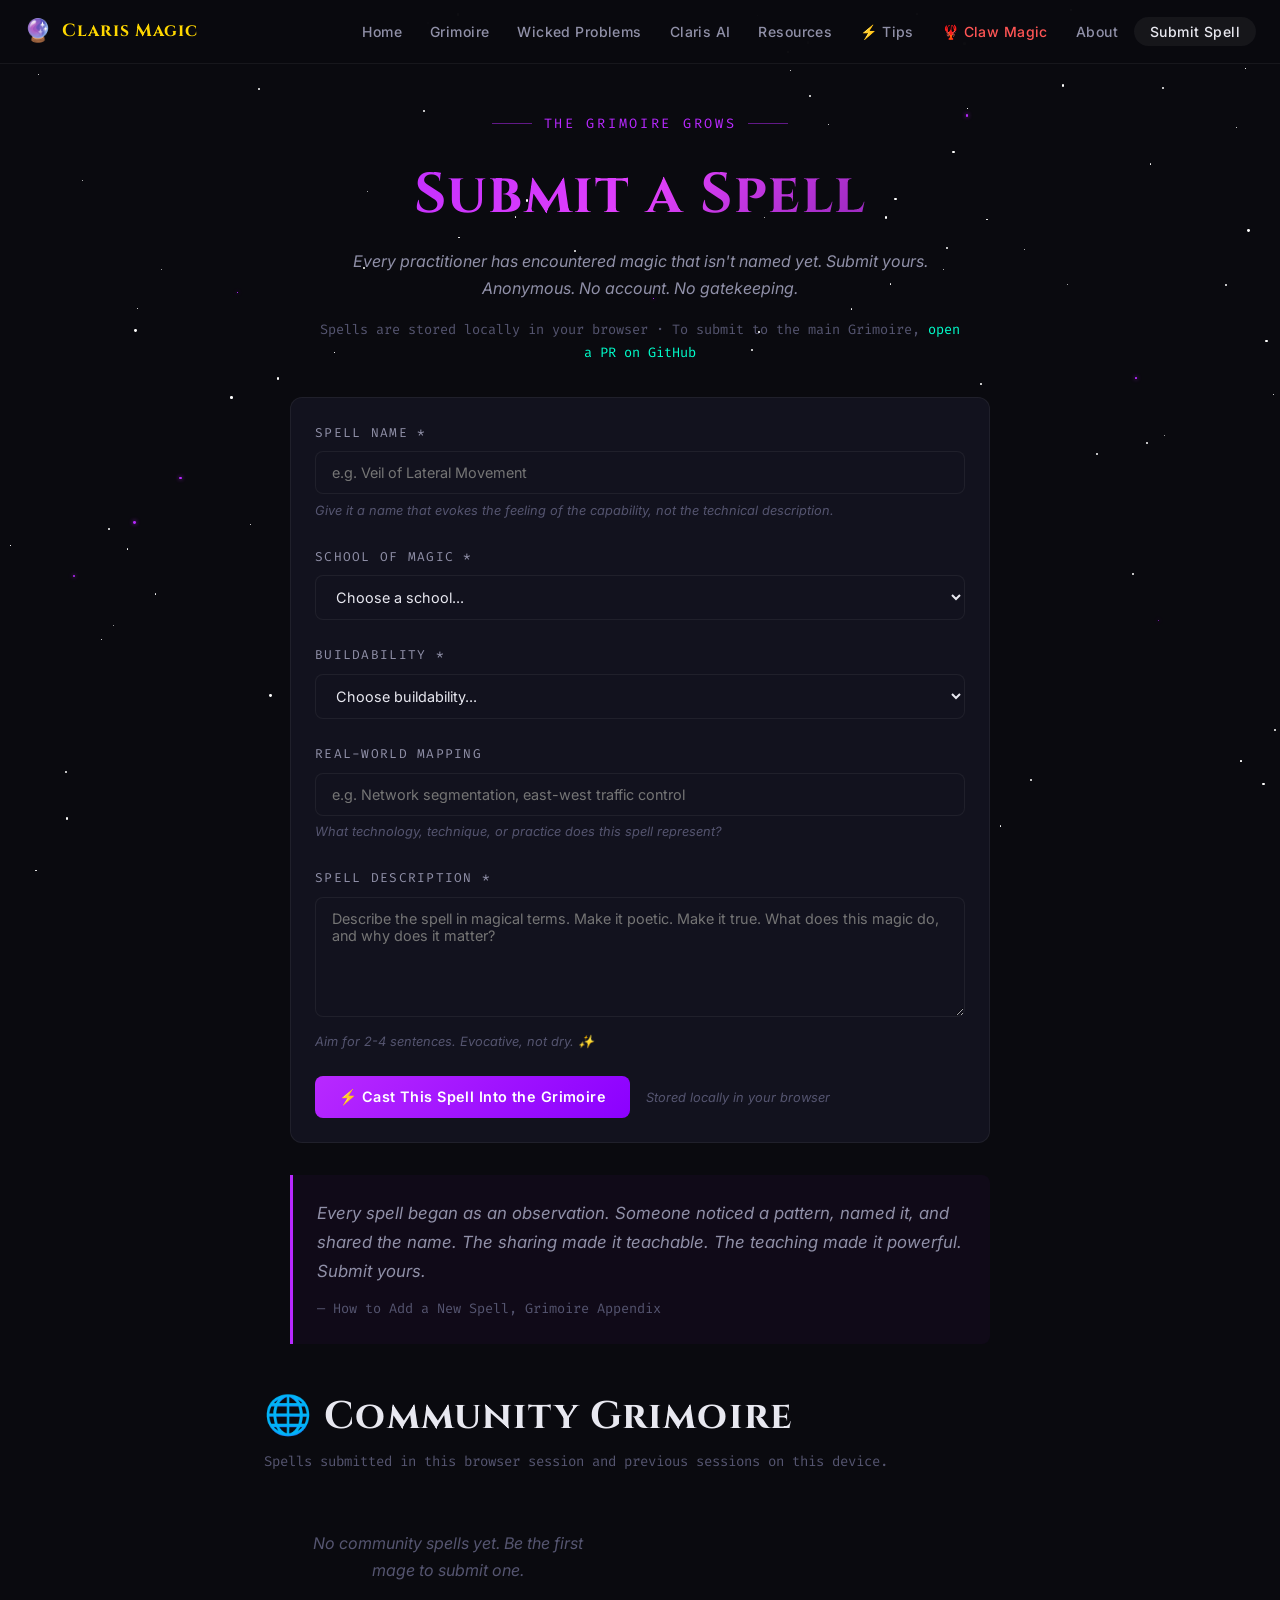
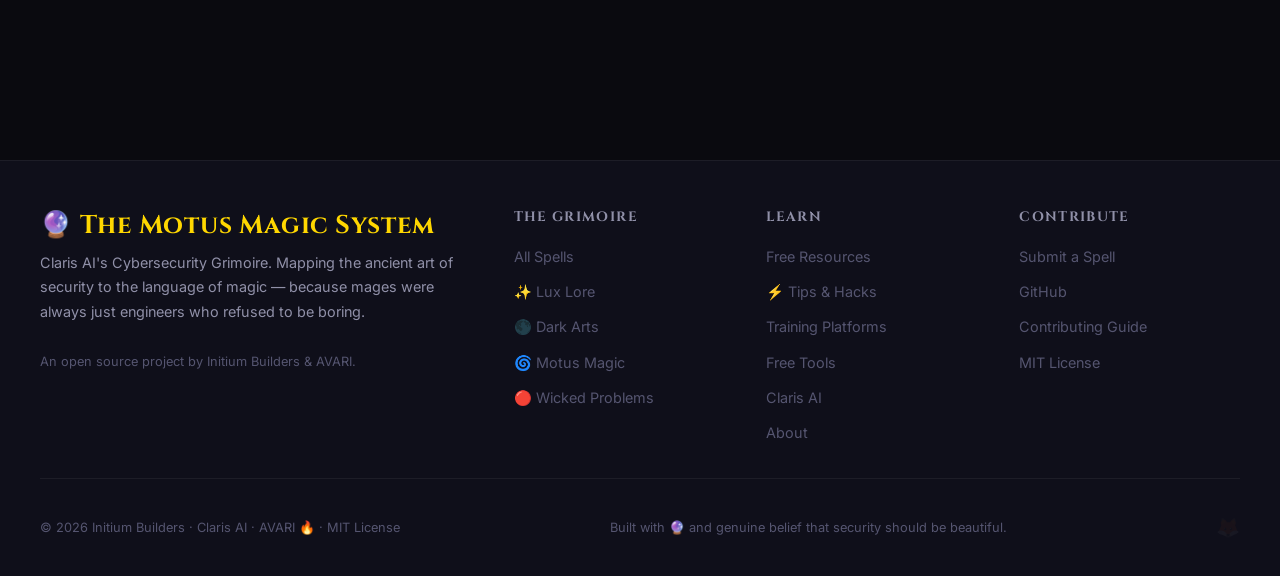
==== commit bed2c6b9: "🔧 Fix form interactivity on mobile - Add pointer-events:none to nav-mobile when closed (was intercep" ====
--- a/submit.html
+++ b/submit.html
@@ -28,8 +28,8 @@
     <div class="submit-form-container">
 
       <!-- Form -->
-      <div class="card" style="margin-bottom:2rem;">
-        <form id="spell-submit-form">
+      <div class="card" style="margin-bottom:2rem; position:relative; z-index:10;">
+        <form id="spell-submit-form" style="position:relative; z-index:11;">
           <div class="form-group">
             <label class="form-label" for="spell-name">Spell Name *</label>
             <input type="text" id="spell-name" class="form-input" placeholder="e.g. Veil of Lateral Movement" required maxlength="80">
--- a/css/components.css
+++ b/css/components.css
@@ -125,10 +125,14 @@
   padding: 1rem;
   transform: translateY(-100%);
   transition: transform var(--transition-med);
+  pointer-events: none;
+  visibility: hidden;
 }
 
 .nav-mobile.open {
   transform: translateY(0);
+  pointer-events: auto;
+  visibility: visible;
 }
 
 .nav-mobile-links {
@@ -281,6 +285,7 @@
   mask-composite: exclude;
   opacity: 0;
   transition: opacity var(--transition-med);
+  pointer-events: none;
 }
 
 .card:hover::before { opacity: 1; }
--- a/css/pages.css
+++ b/css/pages.css
@@ -491,10 +491,14 @@
 .submit-form-container {
   max-width: 700px;
   margin: 0 auto;
+  position: relative;
+  z-index: 10;
 }
 
 .form-group {
   margin-bottom: 1.5rem;
+  position: relative;
+  z-index: 10;
 }
 
 .form-label {
@@ -519,6 +523,10 @@
   font-family: var(--font-body);
   font-size: 0.9rem;
   transition: border-color var(--transition-fast);
+  position: relative;
+  z-index: 10;
+  -webkit-appearance: none;
+  appearance: none;
 }
 
 .form-input:focus,
@@ -535,7 +543,13 @@
   font-family: var(--font-body);
 }
 
-.form-select option { background: var(--bg-card); }
+.form-select {
+  -webkit-appearance: menulist;
+  appearance: menulist;
+  cursor: pointer;
+}
+
+.form-select option { background: var(--bg-card); color: var(--text-primary); }
 
 .form-hint {
   font-size: 0.8rem;
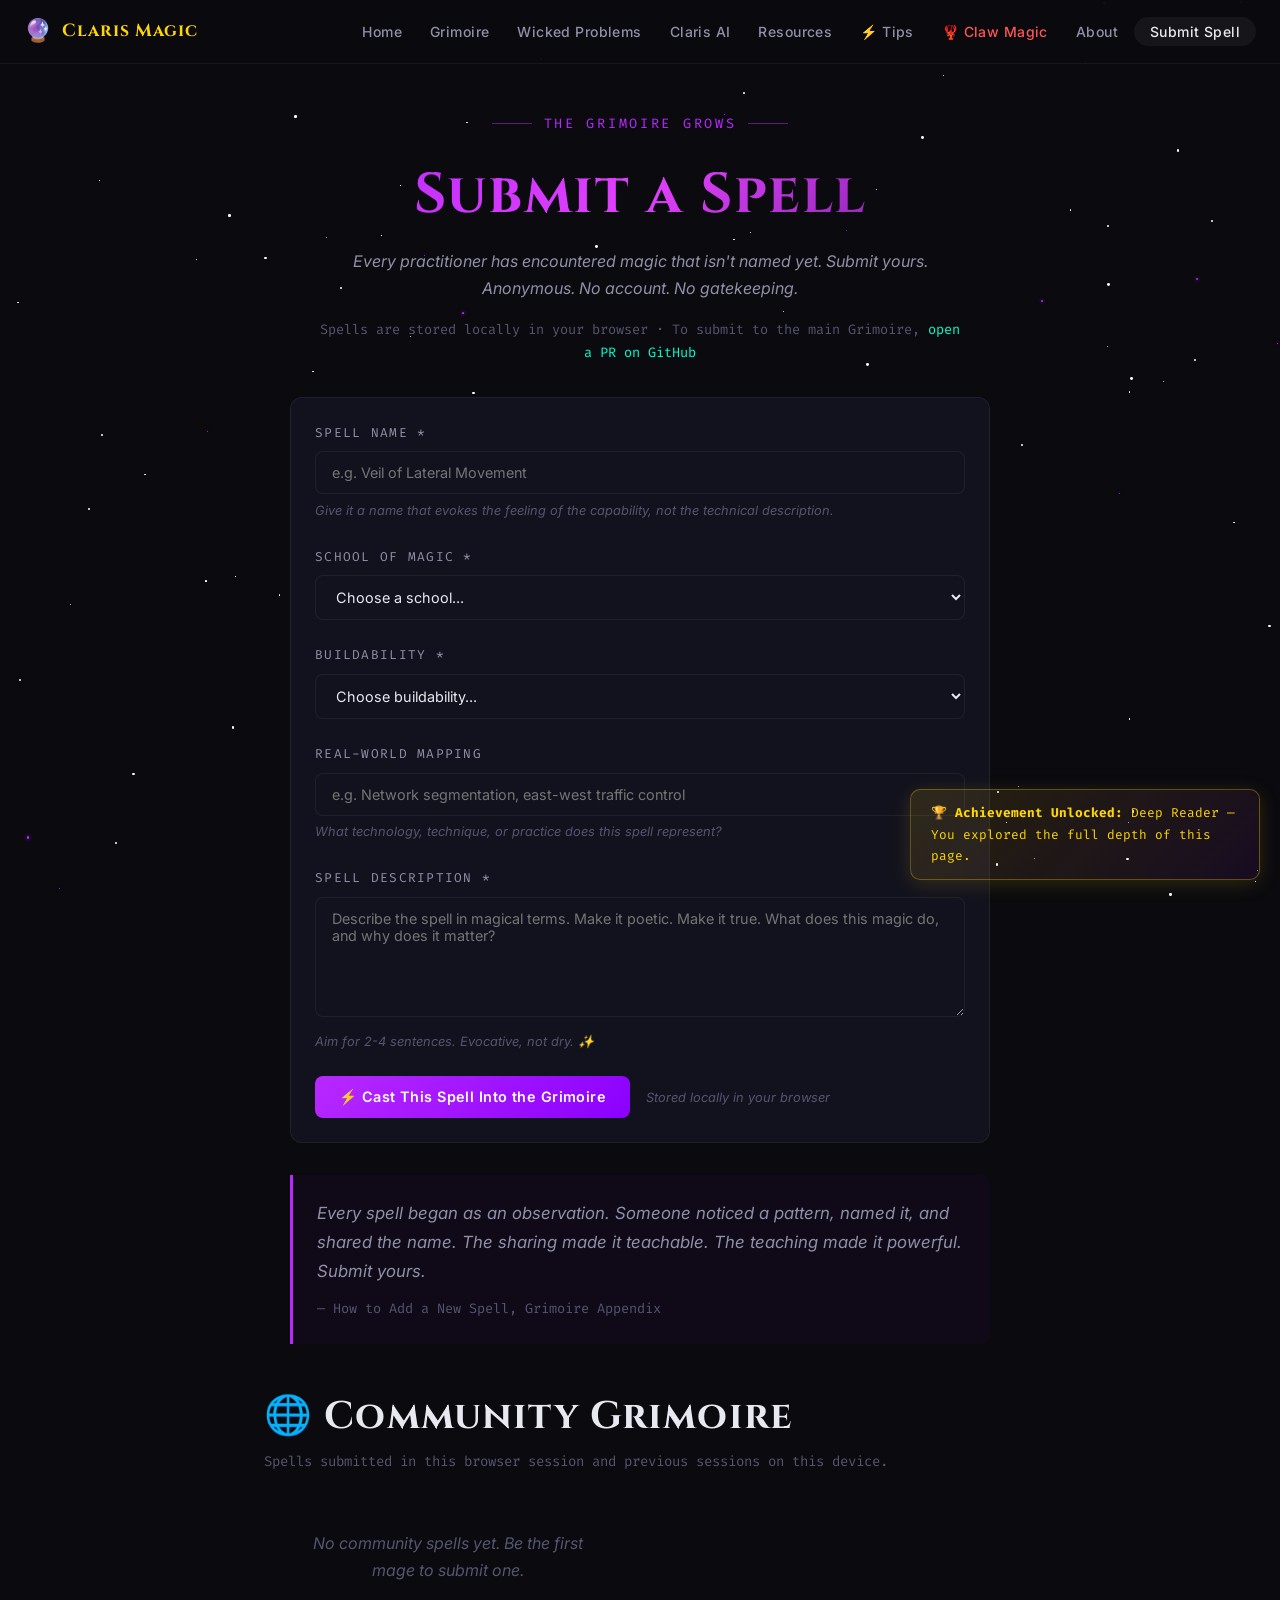
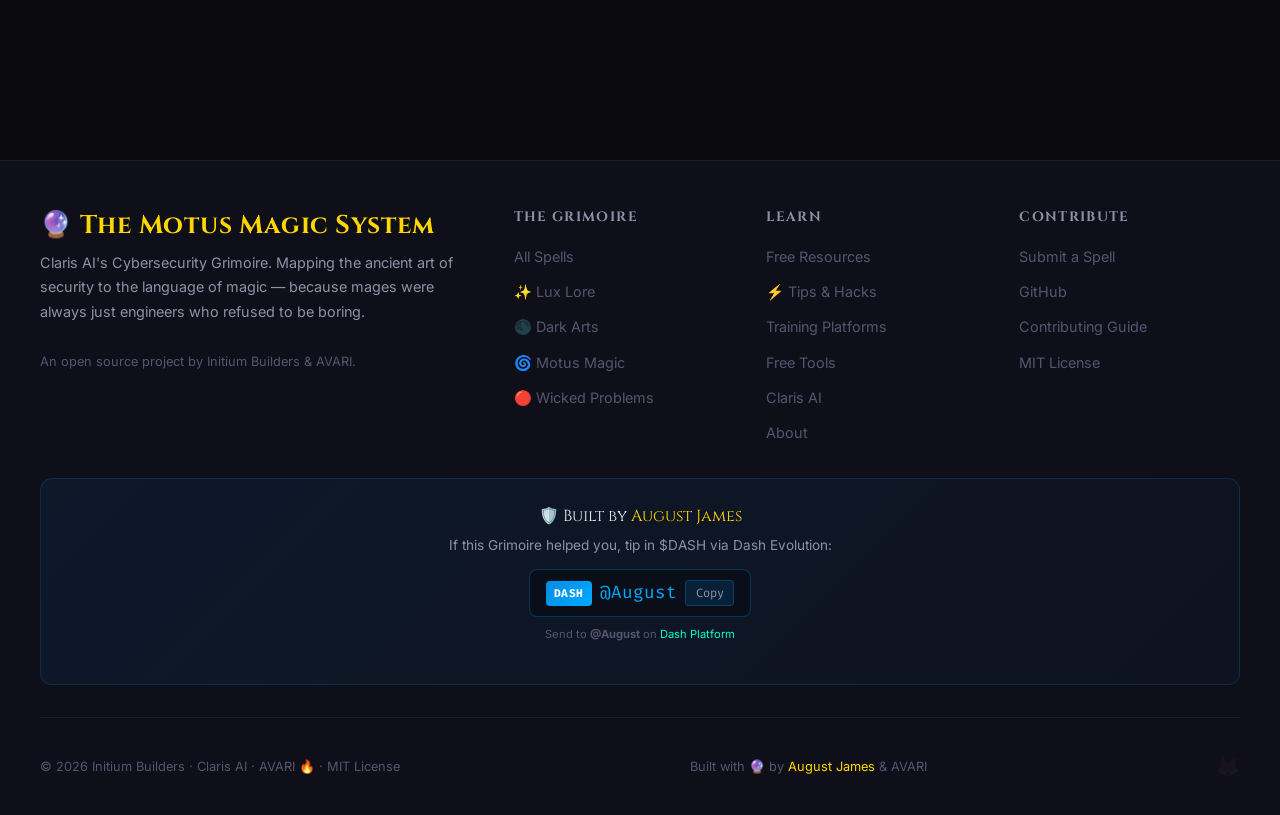
==== commit 2d84f3b6: "✨ Add Dash tip button, August credit, fix GitHub links, 3 new easter eggs - Fix all GitHub links to " ====
--- a/submit.html
+++ b/submit.html
@@ -20,7 +20,7 @@
     <div class="hero-eyebrow" style="color:var(--shadow-purple);">The Grimoire Grows</div>
     <h1 class="gradient-text-shadow">Submit a Spell</h1>
     <p style="color:var(--text-secondary); font-style:italic; margin-top:1rem;">Every practitioner has encountered magic that isn't named yet. Submit yours. Anonymous. No account. No gatekeeping.</p>
-    <div style="margin-top:1rem; font-size:0.85rem; color:var(--text-muted); font-family:var(--font-code);">Spells are stored locally in your browser · To submit to the main Grimoire, <a href="https://github.com/initium-builders/claris-magic" target="_blank" rel="noopener">open a PR on GitHub</a></div>
+    <div style="margin-top:1rem; font-size:0.85rem; color:var(--text-muted); font-family:var(--font-code);">Spells are stored locally in your browser · To submit to the main Grimoire, <a href="https://github.com/InitiumBuilders/Claris-Magic" target="_blank" rel="noopener">open a PR on GitHub</a></div>
   </section>
 
   <div class="container" style="max-width:800px; padding-bottom:4rem;">
@@ -85,7 +85,7 @@
         <p style="color:var(--text-secondary); margin-bottom:1.5rem;">Your spell has been added to the Community Grimoire below. To share it with the world, open a pull request on GitHub.</p>
         <div style="display:flex; gap:1rem; justify-content:center; flex-wrap:wrap;">
           <button id="submit-another" class="btn btn-secondary">Add Another Spell</button>
-          <a href="https://github.com/initium-builders/claris-magic" target="_blank" rel="noopener" class="btn btn-primary">Open PR on GitHub →</a>
+          <a href="https://github.com/InitiumBuilders/Claris-Magic" target="_blank" rel="noopener" class="btn btn-primary">Open PR on GitHub →</a>
         </div>
       </div>
 
--- a/css/components.css
+++ b/css/components.css
@@ -247,6 +247,78 @@
 }
 
 .footer-fox:hover { opacity: 0.15; }
+
+/* ---- TIP SECTION ---- */
+.footer-tip {
+  max-width: 1200px;
+  margin: 0 auto 2rem;
+  padding: 1.5rem;
+  background: linear-gradient(135deg, rgba(0,141,228,0.08), rgba(0,141,228,0.03));
+  border: 1px solid rgba(0,141,228,0.2);
+  border-radius: var(--card-radius);
+  text-align: center;
+}
+
+.tip-container { max-width: 500px; margin: 0 auto; }
+
+.tip-label {
+  font-family: var(--font-heading);
+  font-size: 1rem;
+  color: var(--text-primary);
+  margin-bottom: 0.25rem;
+}
+
+.tip-desc {
+  font-size: 0.85rem;
+  color: var(--text-secondary);
+  margin-bottom: 0.75rem;
+}
+
+.tip-address {
+  display: inline-flex;
+  align-items: center;
+  gap: 0.5rem;
+  background: rgba(0,0,0,0.3);
+  border: 1px solid rgba(0,141,228,0.3);
+  border-radius: 8px;
+  padding: 0.5rem 1rem;
+}
+
+.tip-badge {
+  background: linear-gradient(135deg, #008de4, #00aaff);
+  color: white;
+  font-family: var(--font-code);
+  font-size: 0.7rem;
+  font-weight: 700;
+  padding: 0.2rem 0.5rem;
+  border-radius: 4px;
+  letter-spacing: 0.05em;
+}
+
+.tip-username {
+  font-family: var(--font-code);
+  font-size: 1.1rem;
+  color: #00aaff;
+  background: transparent;
+  padding: 0;
+}
+
+.tip-copy-btn {
+  background: rgba(0,141,228,0.15);
+  border: 1px solid rgba(0,141,228,0.3);
+  color: var(--text-secondary);
+  font-family: var(--font-code);
+  font-size: 0.75rem;
+  padding: 0.25rem 0.6rem;
+  border-radius: 4px;
+  cursor: pointer;
+  transition: all var(--transition-fast);
+}
+
+.tip-copy-btn:hover {
+  background: rgba(0,141,228,0.3);
+  color: white;
+}
 
 @media (max-width: 768px) {
   .footer-grid { grid-template-columns: 1fr 1fr; }
